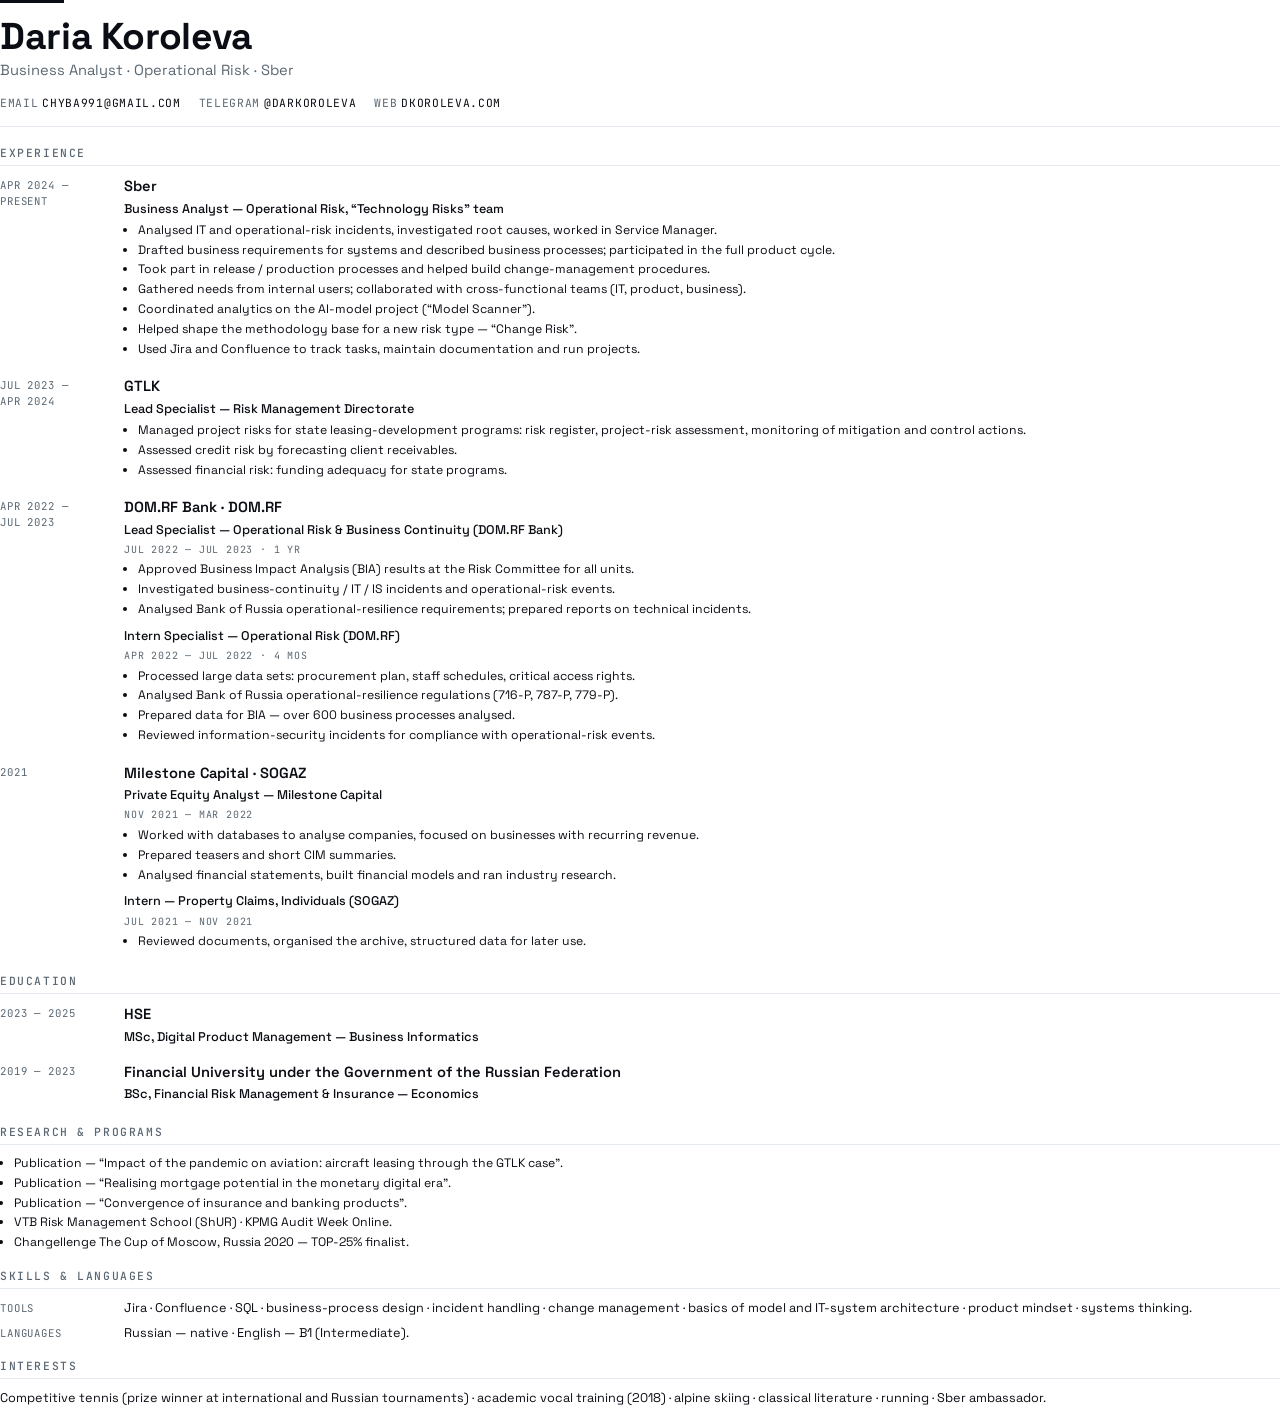
==== cv-en.html @ d3a7f595 "Restyle CV PDF in site typography, ship EN + RU versions - New cv-en.html and cv-ru.html: A4 print l" ====
<!doctype html>
<html lang="en">
<head>
<meta charset="UTF-8" />
<title>Daria Koroleva — CV</title>
<link rel="preconnect" href="https://fonts.googleapis.com" />
<link rel="preconnect" href="https://fonts.gstatic.com" crossorigin />
<link
  href="https://fonts.googleapis.com/css2?family=Space+Grotesk:wght@400;500;600;700&family=JetBrains+Mono:wght@500&display=swap"
  rel="stylesheet"
/>
<style>
  :root {
    --ink: #0b0d14;
    --muted: #5a6772;
    --line: #e6ebf1;
    --line-strong: #d5dbe5;
    --accent: #0b0d14;
  }
  @page { size: A4; margin: 14mm 14mm; }
  * { box-sizing: border-box; }
  html, body {
    background: #fff;
    margin: 0;
    padding: 0;
    color: var(--ink);
    font-family: 'Space Grotesk', -apple-system, BlinkMacSystemFont, sans-serif;
    font-size: 9.5pt;
    line-height: 1.45;
    -webkit-print-color-adjust: exact;
    print-color-adjust: exact;
  }
  .mono { font-family: 'JetBrains Mono', monospace; }
  .accent-bar { height: 3px; background: var(--ink); width: 64px; margin: 0 0 14px 0; }
  header.cv {
    margin-bottom: 18px;
    padding-bottom: 14px;
    border-bottom: 1px solid var(--line);
  }
  .cv-name {
    font-size: 28pt;
    font-weight: 700;
    letter-spacing: -0.01em;
    line-height: 1.05;
    margin: 0 0 4px 0;
  }
  .cv-tagline {
    font-size: 11pt;
    color: var(--muted);
    margin-bottom: 14px;
  }
  .cv-contacts {
    display: flex;
    flex-wrap: wrap;
    gap: 6px 18px;
    font-family: 'JetBrains Mono', monospace;
    font-size: 8.5pt;
    color: var(--ink);
    text-transform: uppercase;
    letter-spacing: 0.06em;
  }
  .cv-contacts span::before { content: ""; }
  .cv-contacts .label {
    color: var(--muted);
    margin-right: 4px;
  }
  section.cv-section { margin-top: 16px; }
  h2.cv-section-title {
    font-family: 'JetBrains Mono', monospace;
    font-size: 8.5pt;
    text-transform: uppercase;
    letter-spacing: 0.14em;
    color: var(--muted);
    margin: 0 0 10px 0;
    padding-bottom: 4px;
    border-bottom: 1px solid var(--line);
    font-weight: 500;
  }
  .cv-item {
    display: grid;
    grid-template-columns: 110px 1fr;
    gap: 14px;
    margin-bottom: 12px;
    page-break-inside: avoid;
  }
  .cv-period {
    font-family: 'JetBrains Mono', monospace;
    font-size: 8pt;
    color: var(--muted);
    text-transform: uppercase;
    letter-spacing: 0.08em;
    padding-top: 2px;
  }
  .cv-company {
    font-size: 11pt;
    font-weight: 600;
    margin-bottom: 1px;
  }
  .cv-role {
    font-size: 9.5pt;
    color: var(--ink);
    font-weight: 500;
    margin: 2px 0 4px 0;
  }
  .cv-sub-period {
    font-family: 'JetBrains Mono', monospace;
    font-size: 7.5pt;
    color: var(--muted);
    text-transform: uppercase;
    letter-spacing: 0.08em;
    margin-bottom: 3px;
  }
  ul.cv-bullets {
    margin: 4px 0 6px 0;
    padding-left: 14px;
    color: var(--ink);
  }
  ul.cv-bullets li {
    margin-bottom: 2px;
    font-size: 9.2pt;
  }
  .cv-role-block { margin-bottom: 8px; }
  .cv-role-block:last-child { margin-bottom: 0; }
  .cv-skills-grid {
    display: grid;
    grid-template-columns: 110px 1fr;
    gap: 14px;
    margin-bottom: 6px;
  }
  .cv-skills-grid .label {
    font-family: 'JetBrains Mono', monospace;
    font-size: 8pt;
    color: var(--muted);
    text-transform: uppercase;
    letter-spacing: 0.08em;
    padding-top: 2px;
  }
  .cv-interests {
    color: var(--ink);
    font-size: 9.5pt;
  }
</style>
</head>
<body>

<header class="cv">
  <div class="accent-bar"></div>
  <div class="cv-name">Daria Koroleva</div>
  <div class="cv-tagline">Business Analyst · Operational Risk · Sber</div>
  <div class="cv-contacts">
    <span><span class="label">email</span>chyba991@gmail.com</span>
    <span><span class="label">telegram</span>@DarKoroleva</span>
    <span><span class="label">web</span>dkoroleva.com</span>
  </div>
</header>

<section class="cv-section">
  <h2 class="cv-section-title">Experience</h2>

  <div class="cv-item">
    <div class="cv-period">Apr 2024 —<br/>Present</div>
    <div>
      <div class="cv-company">Sber</div>
      <div class="cv-role">Business Analyst — Operational Risk, “Technology Risks” team</div>
      <ul class="cv-bullets">
        <li>Analysed IT and operational-risk incidents, investigated root causes, worked in Service Manager.</li>
        <li>Drafted business requirements for systems and described business processes; participated in the full product cycle.</li>
        <li>Took part in release / production processes and helped build change-management procedures.</li>
        <li>Gathered needs from internal users; collaborated with cross-functional teams (IT, product, business).</li>
        <li>Coordinated analytics on the AI-model project (“Model Scanner”).</li>
        <li>Helped shape the methodology base for a new risk type — “Change Risk”.</li>
        <li>Used Jira and Confluence to track tasks, maintain documentation and run projects.</li>
      </ul>
    </div>
  </div>

  <div class="cv-item">
    <div class="cv-period">Jul 2023 —<br/>Apr 2024</div>
    <div>
      <div class="cv-company">GTLK</div>
      <div class="cv-role">Lead Specialist — Risk Management Directorate</div>
      <ul class="cv-bullets">
        <li>Managed project risks for state leasing-development programs: risk register, project-risk assessment, monitoring of mitigation and control actions.</li>
        <li>Assessed credit risk by forecasting client receivables.</li>
        <li>Assessed financial risk: funding adequacy for state programs.</li>
      </ul>
    </div>
  </div>

  <div class="cv-item">
    <div class="cv-period">Apr 2022 —<br/>Jul 2023</div>
    <div>
      <div class="cv-company">DOM.RF Bank · DOM.RF</div>

      <div class="cv-role-block">
        <div class="cv-role">Lead Specialist — Operational Risk &amp; Business Continuity (DOM.RF Bank)</div>
        <div class="cv-sub-period">Jul 2022 — Jul 2023 · 1 yr</div>
        <ul class="cv-bullets">
          <li>Approved Business Impact Analysis (BIA) results at the Risk Committee for all units.</li>
          <li>Investigated business-continuity / IT / IS incidents and operational-risk events.</li>
          <li>Analysed Bank of Russia operational-resilience requirements; prepared reports on technical incidents.</li>
        </ul>
      </div>

      <div class="cv-role-block">
        <div class="cv-role">Intern Specialist — Operational Risk (DOM.RF)</div>
        <div class="cv-sub-period">Apr 2022 — Jul 2022 · 4 mos</div>
        <ul class="cv-bullets">
          <li>Processed large data sets: procurement plan, staff schedules, critical access rights.</li>
          <li>Analysed Bank of Russia operational-resilience regulations (716-P, 787-P, 779-P).</li>
          <li>Prepared data for BIA — over 600 business processes analysed.</li>
          <li>Reviewed information-security incidents for compliance with operational-risk events.</li>
        </ul>
      </div>
    </div>
  </div>

  <div class="cv-item">
    <div class="cv-period">2021</div>
    <div>
      <div class="cv-company">Milestone Capital · SOGAZ</div>

      <div class="cv-role-block">
        <div class="cv-role">Private Equity Analyst — Milestone Capital</div>
        <div class="cv-sub-period">Nov 2021 — Mar 2022</div>
        <ul class="cv-bullets">
          <li>Worked with databases to analyse companies, focused on businesses with recurring revenue.</li>
          <li>Prepared teasers and short CIM summaries.</li>
          <li>Analysed financial statements, built financial models and ran industry research.</li>
        </ul>
      </div>

      <div class="cv-role-block">
        <div class="cv-role">Intern — Property Claims, Individuals (SOGAZ)</div>
        <div class="cv-sub-period">Jul 2021 — Nov 2021</div>
        <ul class="cv-bullets">
          <li>Reviewed documents, organised the archive, structured data for later use.</li>
        </ul>
      </div>
    </div>
  </div>
</section>

<section class="cv-section">
  <h2 class="cv-section-title">Education</h2>
  <div class="cv-item">
    <div class="cv-period">2023 — 2025</div>
    <div>
      <div class="cv-company">HSE</div>
      <div class="cv-role">MSc, Digital Product Management — Business Informatics</div>
    </div>
  </div>
  <div class="cv-item">
    <div class="cv-period">2019 — 2023</div>
    <div>
      <div class="cv-company">Financial University under the Government of the Russian Federation</div>
      <div class="cv-role">BSc, Financial Risk Management &amp; Insurance — Economics</div>
    </div>
  </div>
</section>

<section class="cv-section">
  <h2 class="cv-section-title">Research &amp; programs</h2>
  <ul class="cv-bullets">
    <li>Publication — “Impact of the pandemic on aviation: aircraft leasing through the GTLK case”.</li>
    <li>Publication — “Realising mortgage potential in the monetary digital era”.</li>
    <li>Publication — “Convergence of insurance and banking products”.</li>
    <li>VTB Risk Management School (ShUR) · KPMG Audit Week Online.</li>
    <li>Changellenge The Cup of Moscow, Russia 2020 — TOP-25% finalist.</li>
  </ul>
</section>

<section class="cv-section">
  <h2 class="cv-section-title">Skills &amp; languages</h2>
  <div class="cv-skills-grid">
    <div class="label">tools</div>
    <div>Jira · Confluence · SQL · business-process design · incident handling · change management · basics of model and IT-system architecture · product mindset · systems thinking.</div>
  </div>
  <div class="cv-skills-grid">
    <div class="label">languages</div>
    <div>Russian — native · English — B1 (Intermediate).</div>
  </div>
</section>

<section class="cv-section">
  <h2 class="cv-section-title">Interests</h2>
  <div class="cv-interests">
    Competitive tennis (prize winner at international and Russian tournaments) · academic vocal training (2018) · alpine skiing · classical literature · running · Sber ambassador.
  </div>
</section>

</body>
</html>
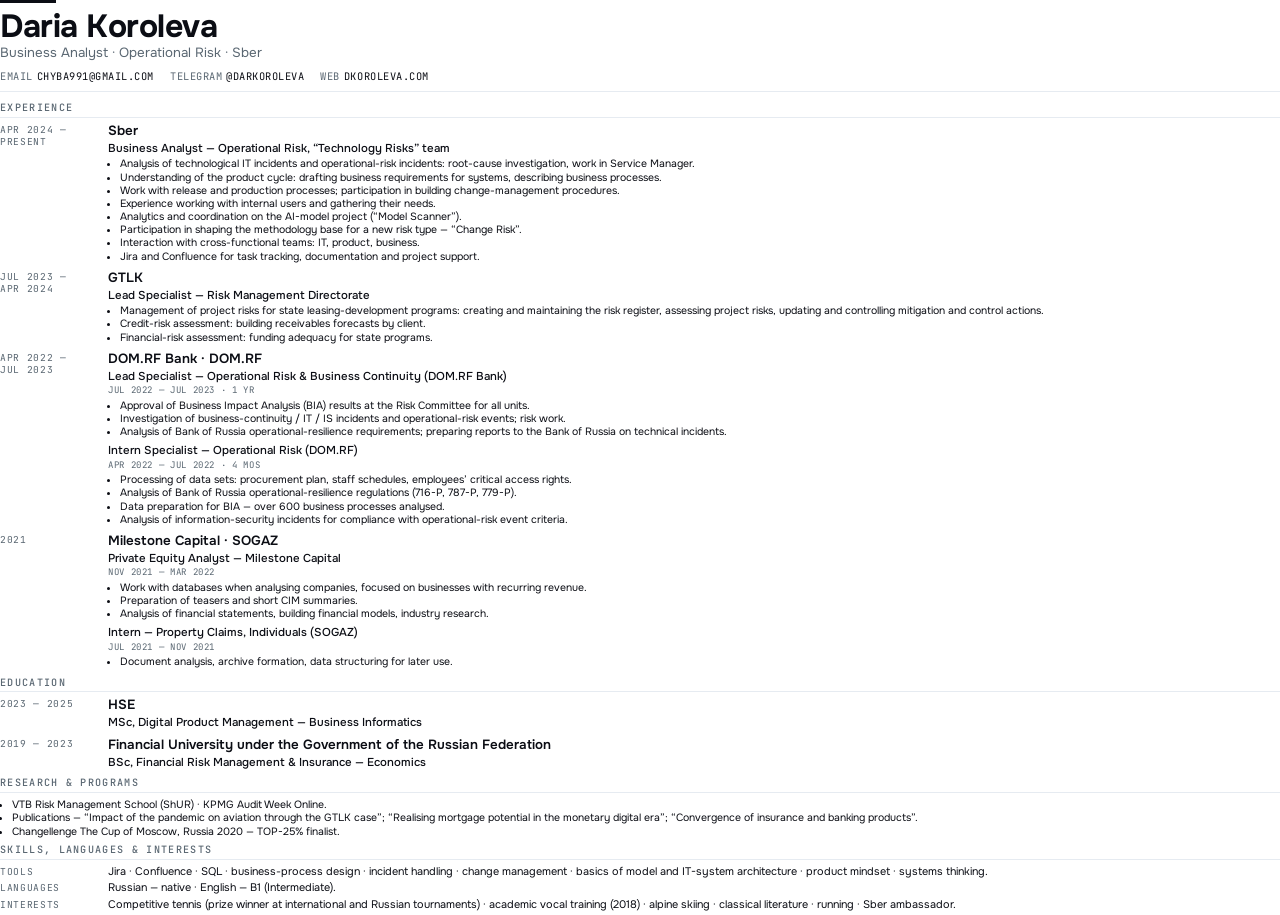
==== commit 20c89a0e: "Switch site + CV typography to Onest, fit CV on one page Why Onest: Space Grotesk on Google Fonts sh" ====
--- a/cv-en.html
+++ b/cv-en.html
@@ -6,7 +6,7 @@
 <link rel="preconnect" href="https://fonts.googleapis.com" />
 <link rel="preconnect" href="https://fonts.gstatic.com" crossorigin />
 <link
-  href="https://fonts.googleapis.com/css2?family=Space+Grotesk:wght@400;500;600;700&family=JetBrains+Mono:wght@500&display=swap"
+  href="https://fonts.googleapis.com/css2?family=Onest:wght@400;500;600;700&family=JetBrains+Mono:wght@500&display=swap"
   rel="stylesheet"
 />
 <style>
@@ -15,129 +15,126 @@
     --muted: #5a6772;
     --line: #e6ebf1;
     --line-strong: #d5dbe5;
-    --accent: #0b0d14;
-  }
-  @page { size: A4; margin: 14mm 14mm; }
+  }
+  @page { size: A4; margin: 8mm 11mm; }
   * { box-sizing: border-box; }
   html, body {
     background: #fff;
     margin: 0;
     padding: 0;
     color: var(--ink);
-    font-family: 'Space Grotesk', -apple-system, BlinkMacSystemFont, sans-serif;
-    font-size: 9.5pt;
-    line-height: 1.45;
+    font-family: 'Onest', -apple-system, BlinkMacSystemFont, sans-serif;
+    font-size: 8.2pt;
+    line-height: 1.27;
     -webkit-print-color-adjust: exact;
     print-color-adjust: exact;
   }
   .mono { font-family: 'JetBrains Mono', monospace; }
-  .accent-bar { height: 3px; background: var(--ink); width: 64px; margin: 0 0 14px 0; }
+  .accent-bar { height: 3px; background: var(--ink); width: 56px; margin: 0 0 8px 0; }
   header.cv {
-    margin-bottom: 18px;
-    padding-bottom: 14px;
+    margin-bottom: 10px;
+    padding-bottom: 8px;
     border-bottom: 1px solid var(--line);
   }
   .cv-name {
-    font-size: 28pt;
+    font-size: 24pt;
     font-weight: 700;
-    letter-spacing: -0.01em;
-    line-height: 1.05;
-    margin: 0 0 4px 0;
+    letter-spacing: -0.015em;
+    line-height: 1.0;
+    margin: 0 0 2px 0;
   }
   .cv-tagline {
-    font-size: 11pt;
-    color: var(--muted);
-    margin-bottom: 14px;
+    font-size: 10pt;
+    color: var(--muted);
+    margin-bottom: 8px;
   }
   .cv-contacts {
     display: flex;
     flex-wrap: wrap;
-    gap: 6px 18px;
-    font-family: 'JetBrains Mono', monospace;
-    font-size: 8.5pt;
+    gap: 3px 16px;
+    font-family: 'JetBrains Mono', monospace;
+    font-size: 7.8pt;
     color: var(--ink);
     text-transform: uppercase;
-    letter-spacing: 0.06em;
-  }
-  .cv-contacts span::before { content: ""; }
-  .cv-contacts .label {
-    color: var(--muted);
-    margin-right: 4px;
-  }
-  section.cv-section { margin-top: 16px; }
+    letter-spacing: 0.05em;
+  }
+  .cv-contacts .label { color: var(--muted); margin-right: 4px; }
+
+  section.cv-section { margin-top: 6px; }
   h2.cv-section-title {
     font-family: 'JetBrains Mono', monospace;
-    font-size: 8.5pt;
-    text-transform: uppercase;
-    letter-spacing: 0.14em;
-    color: var(--muted);
-    margin: 0 0 10px 0;
-    padding-bottom: 4px;
+    font-size: 7.6pt;
+    text-transform: uppercase;
+    letter-spacing: 0.13em;
+    color: var(--muted);
+    margin: 0 0 5px 0;
+    padding-bottom: 2px;
     border-bottom: 1px solid var(--line);
     font-weight: 500;
   }
+
   .cv-item {
     display: grid;
-    grid-template-columns: 110px 1fr;
-    gap: 14px;
-    margin-bottom: 12px;
+    grid-template-columns: 96px 1fr;
+    gap: 12px;
+    margin-bottom: 5px;
     page-break-inside: avoid;
   }
   .cv-period {
     font-family: 'JetBrains Mono', monospace;
-    font-size: 8pt;
-    color: var(--muted);
-    text-transform: uppercase;
-    letter-spacing: 0.08em;
-    padding-top: 2px;
+    font-size: 7.2pt;
+    color: var(--muted);
+    text-transform: uppercase;
+    letter-spacing: 0.07em;
+    padding-top: 1px;
   }
   .cv-company {
-    font-size: 11pt;
+    font-size: 10pt;
     font-weight: 600;
-    margin-bottom: 1px;
+    margin: 0 0 1px 0;
   }
   .cv-role {
-    font-size: 9.5pt;
+    font-size: 8.6pt;
     color: var(--ink);
     font-weight: 500;
-    margin: 2px 0 4px 0;
+    margin: 1px 0 2px 0;
   }
   .cv-sub-period {
     font-family: 'JetBrains Mono', monospace;
-    font-size: 7.5pt;
-    color: var(--muted);
-    text-transform: uppercase;
-    letter-spacing: 0.08em;
-    margin-bottom: 3px;
+    font-size: 6.8pt;
+    color: var(--muted);
+    text-transform: uppercase;
+    letter-spacing: 0.07em;
+    margin: 0 0 2px 0;
   }
   ul.cv-bullets {
-    margin: 4px 0 6px 0;
-    padding-left: 14px;
-    color: var(--ink);
+    margin: 1px 0 2px 0;
+    padding-left: 12px;
   }
   ul.cv-bullets li {
-    margin-bottom: 2px;
-    font-size: 9.2pt;
-  }
-  .cv-role-block { margin-bottom: 8px; }
+    margin-bottom: 0;
+    font-size: 7.9pt;
+    line-height: 1.25;
+  }
+  .cv-role-block { margin-bottom: 5px; }
   .cv-role-block:last-child { margin-bottom: 0; }
+
   .cv-skills-grid {
     display: grid;
-    grid-template-columns: 110px 1fr;
-    gap: 14px;
-    margin-bottom: 6px;
+    grid-template-columns: 96px 1fr;
+    gap: 12px;
+    margin-bottom: 3px;
   }
   .cv-skills-grid .label {
     font-family: 'JetBrains Mono', monospace;
-    font-size: 8pt;
-    color: var(--muted);
-    text-transform: uppercase;
-    letter-spacing: 0.08em;
-    padding-top: 2px;
+    font-size: 7.2pt;
+    color: var(--muted);
+    text-transform: uppercase;
+    letter-spacing: 0.07em;
+    padding-top: 1px;
   }
   .cv-interests {
-    color: var(--ink);
-    font-size: 9.5pt;
+    font-size: 8.6pt;
   }
 </style>
 </head>
@@ -163,13 +160,14 @@
       <div class="cv-company">Sber</div>
       <div class="cv-role">Business Analyst — Operational Risk, “Technology Risks” team</div>
       <ul class="cv-bullets">
-        <li>Analysed IT and operational-risk incidents, investigated root causes, worked in Service Manager.</li>
-        <li>Drafted business requirements for systems and described business processes; participated in the full product cycle.</li>
-        <li>Took part in release / production processes and helped build change-management procedures.</li>
-        <li>Gathered needs from internal users; collaborated with cross-functional teams (IT, product, business).</li>
-        <li>Coordinated analytics on the AI-model project (“Model Scanner”).</li>
-        <li>Helped shape the methodology base for a new risk type — “Change Risk”.</li>
-        <li>Used Jira and Confluence to track tasks, maintain documentation and run projects.</li>
+        <li>Analysis of technological IT incidents and operational-risk incidents: root-cause investigation, work in Service Manager.</li>
+        <li>Understanding of the product cycle: drafting business requirements for systems, describing business processes.</li>
+        <li>Work with release and production processes; participation in building change-management procedures.</li>
+        <li>Experience working with internal users and gathering their needs.</li>
+        <li>Analytics and coordination on the AI-model project (“Model Scanner”).</li>
+        <li>Participation in shaping the methodology base for a new risk type — “Change Risk”.</li>
+        <li>Interaction with cross-functional teams: IT, product, business.</li>
+        <li>Jira and Confluence for task tracking, documentation and project support.</li>
       </ul>
     </div>
   </div>
@@ -180,9 +178,9 @@
       <div class="cv-company">GTLK</div>
       <div class="cv-role">Lead Specialist — Risk Management Directorate</div>
       <ul class="cv-bullets">
-        <li>Managed project risks for state leasing-development programs: risk register, project-risk assessment, monitoring of mitigation and control actions.</li>
-        <li>Assessed credit risk by forecasting client receivables.</li>
-        <li>Assessed financial risk: funding adequacy for state programs.</li>
+        <li>Management of project risks for state leasing-development programs: creating and maintaining the risk register, assessing project risks, updating and controlling mitigation and control actions.</li>
+        <li>Credit-risk assessment: building receivables forecasts by client.</li>
+        <li>Financial-risk assessment: funding adequacy for state programs.</li>
       </ul>
     </div>
   </div>
@@ -196,9 +194,9 @@
         <div class="cv-role">Lead Specialist — Operational Risk &amp; Business Continuity (DOM.RF Bank)</div>
         <div class="cv-sub-period">Jul 2022 — Jul 2023 · 1 yr</div>
         <ul class="cv-bullets">
-          <li>Approved Business Impact Analysis (BIA) results at the Risk Committee for all units.</li>
-          <li>Investigated business-continuity / IT / IS incidents and operational-risk events.</li>
-          <li>Analysed Bank of Russia operational-resilience requirements; prepared reports on technical incidents.</li>
+          <li>Approval of Business Impact Analysis (BIA) results at the Risk Committee for all units.</li>
+          <li>Investigation of business-continuity / IT / IS incidents and operational-risk events; risk work.</li>
+          <li>Analysis of Bank of Russia operational-resilience requirements; preparing reports to the Bank of Russia on technical incidents.</li>
         </ul>
       </div>
 
@@ -206,10 +204,10 @@
         <div class="cv-role">Intern Specialist — Operational Risk (DOM.RF)</div>
         <div class="cv-sub-period">Apr 2022 — Jul 2022 · 4 mos</div>
         <ul class="cv-bullets">
-          <li>Processed large data sets: procurement plan, staff schedules, critical access rights.</li>
-          <li>Analysed Bank of Russia operational-resilience regulations (716-P, 787-P, 779-P).</li>
-          <li>Prepared data for BIA — over 600 business processes analysed.</li>
-          <li>Reviewed information-security incidents for compliance with operational-risk events.</li>
+          <li>Processing of data sets: procurement plan, staff schedules, employees’ critical access rights.</li>
+          <li>Analysis of Bank of Russia operational-resilience regulations (716-P, 787-P, 779-P).</li>
+          <li>Data preparation for BIA — over 600 business processes analysed.</li>
+          <li>Analysis of information-security incidents for compliance with operational-risk event criteria.</li>
         </ul>
       </div>
     </div>
@@ -224,9 +222,9 @@
         <div class="cv-role">Private Equity Analyst — Milestone Capital</div>
         <div class="cv-sub-period">Nov 2021 — Mar 2022</div>
         <ul class="cv-bullets">
-          <li>Worked with databases to analyse companies, focused on businesses with recurring revenue.</li>
-          <li>Prepared teasers and short CIM summaries.</li>
-          <li>Analysed financial statements, built financial models and ran industry research.</li>
+          <li>Work with databases when analysing companies, focused on businesses with recurring revenue.</li>
+          <li>Preparation of teasers and short CIM summaries.</li>
+          <li>Analysis of financial statements, building financial models, industry research.</li>
         </ul>
       </div>
 
@@ -234,7 +232,7 @@
         <div class="cv-role">Intern — Property Claims, Individuals (SOGAZ)</div>
         <div class="cv-sub-period">Jul 2021 — Nov 2021</div>
         <ul class="cv-bullets">
-          <li>Reviewed documents, organised the archive, structured data for later use.</li>
+          <li>Document analysis, archive formation, data structuring for later use.</li>
         </ul>
       </div>
     </div>
@@ -262,16 +260,14 @@
 <section class="cv-section">
   <h2 class="cv-section-title">Research &amp; programs</h2>
   <ul class="cv-bullets">
-    <li>Publication — “Impact of the pandemic on aviation: aircraft leasing through the GTLK case”.</li>
-    <li>Publication — “Realising mortgage potential in the monetary digital era”.</li>
-    <li>Publication — “Convergence of insurance and banking products”.</li>
     <li>VTB Risk Management School (ShUR) · KPMG Audit Week Online.</li>
+    <li>Publications — “Impact of the pandemic on aviation through the GTLK case”; “Realising mortgage potential in the monetary digital era”; “Convergence of insurance and banking products”.</li>
     <li>Changellenge The Cup of Moscow, Russia 2020 — TOP-25% finalist.</li>
   </ul>
 </section>
 
 <section class="cv-section">
-  <h2 class="cv-section-title">Skills &amp; languages</h2>
+  <h2 class="cv-section-title">Skills, languages &amp; interests</h2>
   <div class="cv-skills-grid">
     <div class="label">tools</div>
     <div>Jira · Confluence · SQL · business-process design · incident handling · change management · basics of model and IT-system architecture · product mindset · systems thinking.</div>
@@ -280,12 +276,9 @@
     <div class="label">languages</div>
     <div>Russian — native · English — B1 (Intermediate).</div>
   </div>
-</section>
-
-<section class="cv-section">
-  <h2 class="cv-section-title">Interests</h2>
-  <div class="cv-interests">
-    Competitive tennis (prize winner at international and Russian tournaments) · academic vocal training (2018) · alpine skiing · classical literature · running · Sber ambassador.
+  <div class="cv-skills-grid">
+    <div class="label">interests</div>
+    <div>Competitive tennis (prize winner at international and Russian tournaments) · academic vocal training (2018) · alpine skiing · classical literature · running · Sber ambassador.</div>
   </div>
 </section>
 
